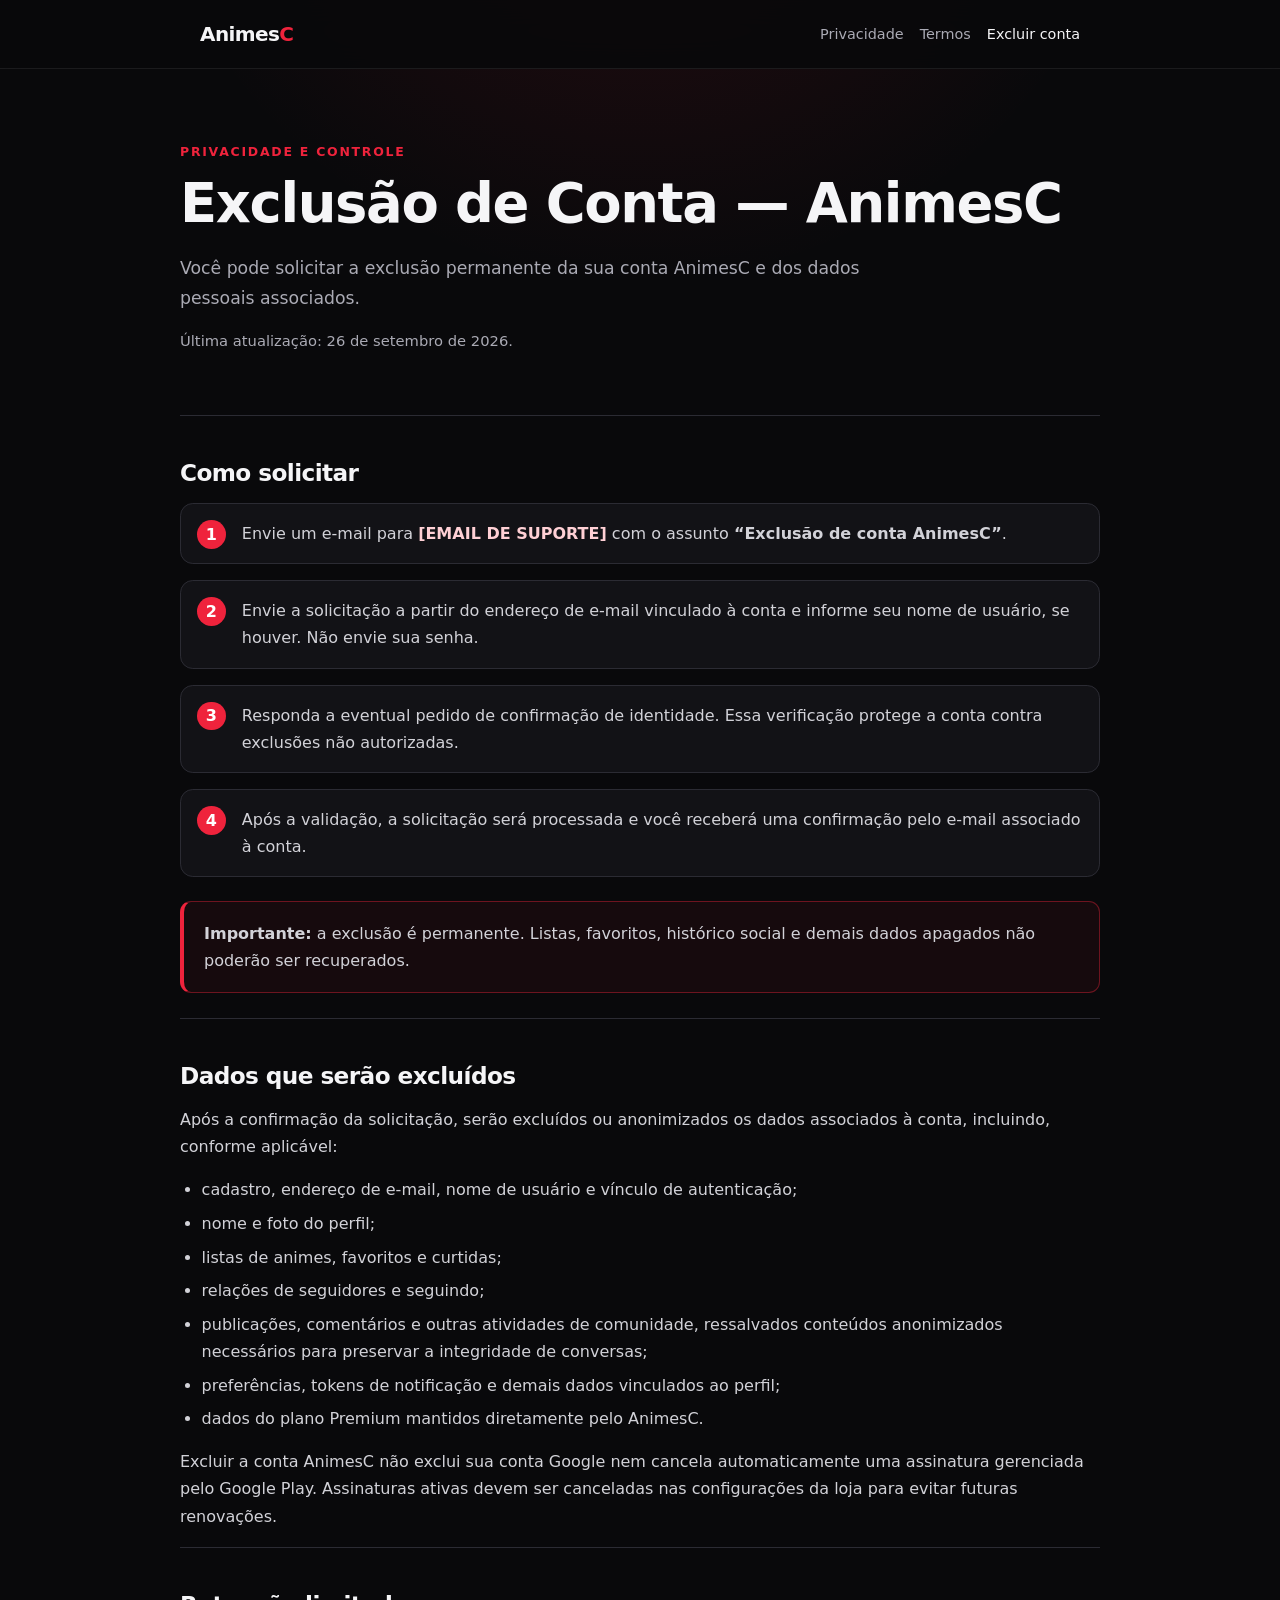
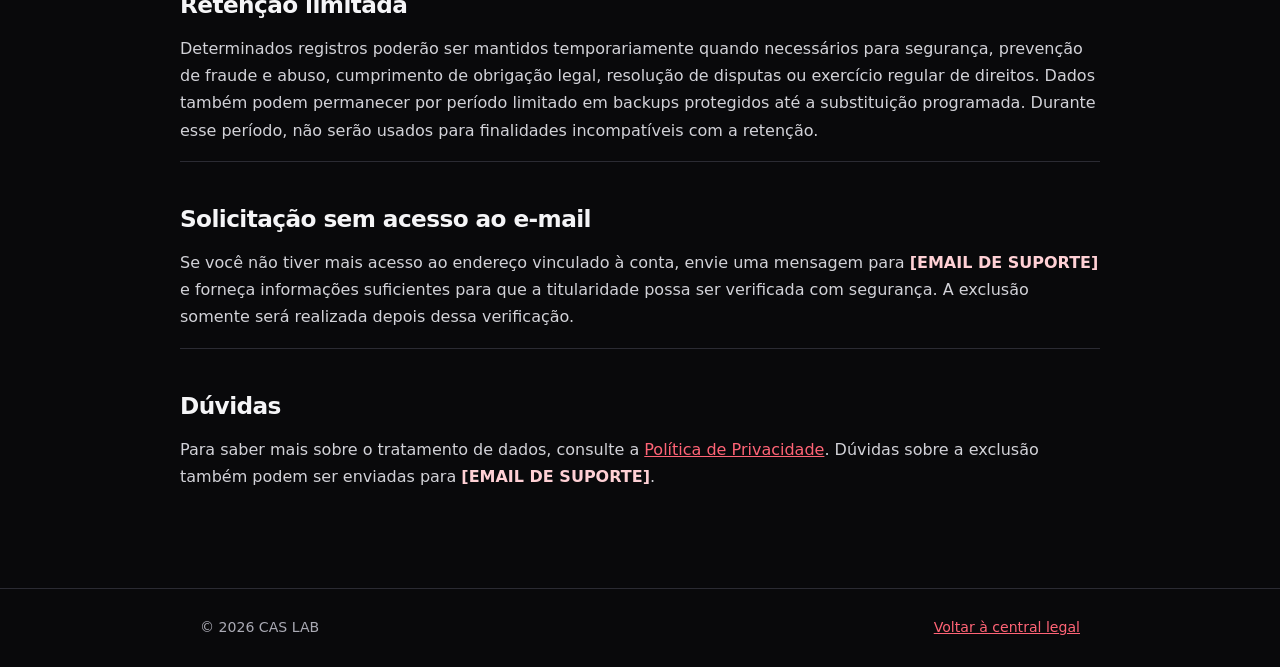
==== delete-account.html @ 69ed0ae3 "Create AnimesC legal pages" ====
<!doctype html>
<html lang="pt-BR">
<head>
  <meta charset="UTF-8">
  <meta name="viewport" content="width=device-width, initial-scale=1.0">
  <meta name="description" content="Instruções para solicitar a exclusão da conta e dos dados do AnimesC.">
  <meta name="theme-color" content="#09090b">
  <title>Exclusão de Conta — AnimesC</title>
  <link rel="icon" href="favicon.svg" type="image/svg+xml">
  <link rel="stylesheet" href="styles.css">
</head>
<body>
  <a class="skip-link" href="#conteudo">Ir para o conteúdo</a>
  <header class="site-header"><nav class="nav" aria-label="Navegação principal"><a class="brand" href="index.html">Animes<span>C</span></a><div class="nav-links"><a href="privacy.html">Privacidade</a><a href="terms.html">Termos</a><a href="delete-account.html" aria-current="page">Excluir conta</a></div></nav></header>
  <main id="conteudo">
    <header class="hero compact"><div class="eyebrow">Privacidade e controle</div><h1>Exclusão de Conta — AnimesC</h1><p class="lead">Você pode solicitar a exclusão permanente da sua conta AnimesC e dos dados pessoais associados.</p><p class="meta">Última atualização: 26 de setembro de 2026.</p></header>
    <article class="document">
      <section><h2>Como solicitar</h2><ol class="steps"><li>Envie um e-mail para <span class="placeholder">[EMAIL DE SUPORTE]</span> com o assunto <strong>“Exclusão de conta AnimesC”</strong>.</li><li>Envie a solicitação a partir do endereço de e-mail vinculado à conta e informe seu nome de usuário, se houver. Não envie sua senha.</li><li>Responda a eventual pedido de confirmação de identidade. Essa verificação protege a conta contra exclusões não autorizadas.</li><li>Após a validação, a solicitação será processada e você receberá uma confirmação pelo e-mail associado à conta.</li></ol><div class="notice"><p><strong>Importante:</strong> a exclusão é permanente. Listas, favoritos, histórico social e demais dados apagados não poderão ser recuperados.</p></div></section>
      <section><h2>Dados que serão excluídos</h2><p>Após a confirmação da solicitação, serão excluídos ou anonimizados os dados associados à conta, incluindo, conforme aplicável:</p><ul><li>cadastro, endereço de e-mail, nome de usuário e vínculo de autenticação;</li><li>nome e foto do perfil;</li><li>listas de animes, favoritos e curtidas;</li><li>relações de seguidores e seguindo;</li><li>publicações, comentários e outras atividades de comunidade, ressalvados conteúdos anonimizados necessários para preservar a integridade de conversas;</li><li>preferências, tokens de notificação e demais dados vinculados ao perfil;</li><li>dados do plano Premium mantidos diretamente pelo AnimesC.</li></ul><p>Excluir a conta AnimesC não exclui sua conta Google nem cancela automaticamente uma assinatura gerenciada pelo Google Play. Assinaturas ativas devem ser canceladas nas configurações da loja para evitar futuras renovações.</p></section>
      <section><h2>Retenção limitada</h2><p>Determinados registros poderão ser mantidos temporariamente quando necessários para segurança, prevenção de fraude e abuso, cumprimento de obrigação legal, resolução de disputas ou exercício regular de direitos. Dados também podem permanecer por período limitado em backups protegidos até a substituição programada. Durante esse período, não serão usados para finalidades incompatíveis com a retenção.</p></section>
      <section><h2>Solicitação sem acesso ao e-mail</h2><p>Se você não tiver mais acesso ao endereço vinculado à conta, envie uma mensagem para <span class="placeholder">[EMAIL DE SUPORTE]</span> e forneça informações suficientes para que a titularidade possa ser verificada com segurança. A exclusão somente será realizada depois dessa verificação.</p></section>
      <section><h2>Dúvidas</h2><p>Para saber mais sobre o tratamento de dados, consulte a <a href="privacy.html">Política de Privacidade</a>. Dúvidas sobre a exclusão também podem ser enviadas para <span class="placeholder">[EMAIL DE SUPORTE]</span>.</p></section>
    </article>
  </main>
  <footer><div class="footer-inner"><span>© 2026 CAS LAB</span><a href="index.html">Voltar à central legal</a></div></footer>
</body>
</html>
---- styles.css ----
:root {
  color-scheme: dark;
  --bg: #09090b;
  --surface: #121216;
  --surface-2: #19191f;
  --text: #f5f5f7;
  --muted: #aaaab4;
  --accent: #ef233c;
  --accent-hover: #ff4055;
  --border: #2b2b33;
  --max-width: 920px;
}

* { box-sizing: border-box; }

html { scroll-behavior: smooth; }

body {
  margin: 0;
  min-height: 100vh;
  background:
    radial-gradient(circle at 50% -10%, rgba(239, 35, 60, .14), transparent 32rem),
    var(--bg);
  color: var(--text);
  font-family: Inter, ui-sans-serif, system-ui, -apple-system, BlinkMacSystemFont, "Segoe UI", sans-serif;
  line-height: 1.7;
}

a { color: #ff6476; }
a:hover { color: #ff8997; }

.skip-link {
  position: absolute;
  left: -9999px;
  top: 0;
}

.skip-link:focus {
  left: 1rem;
  top: 1rem;
  z-index: 10;
  padding: .7rem 1rem;
  border-radius: .5rem;
  background: var(--text);
  color: var(--bg);
}

.site-header {
  position: sticky;
  top: 0;
  z-index: 5;
  border-bottom: 1px solid rgba(255,255,255,.08);
  background: rgba(9, 9, 11, .88);
  backdrop-filter: blur(14px);
}

.nav {
  max-width: var(--max-width);
  margin: auto;
  min-height: 68px;
  padding: .75rem 1.25rem;
  display: flex;
  align-items: center;
  justify-content: space-between;
  gap: 1rem;
}

.brand {
  color: var(--text);
  text-decoration: none;
  font-size: 1.25rem;
  font-weight: 800;
  letter-spacing: -.03em;
}

.brand span { color: var(--accent); }

.nav-links {
  display: flex;
  flex-wrap: wrap;
  justify-content: flex-end;
  gap: .4rem 1rem;
}

.nav-links a {
  color: var(--muted);
  text-decoration: none;
  font-size: .9rem;
}

.nav-links a:hover, .nav-links a[aria-current="page"] { color: var(--text); }

main {
  width: min(calc(100% - 2rem), var(--max-width));
  margin: 0 auto;
}

.hero { padding: 6.5rem 0 4rem; text-align: center; }
.hero.compact { padding: 4.5rem 0 2.5rem; text-align: left; }

.eyebrow {
  color: var(--accent);
  font-size: .78rem;
  font-weight: 800;
  letter-spacing: .14em;
  text-transform: uppercase;
}

h1, h2, h3 { line-height: 1.25; letter-spacing: -.025em; }
h1 { margin: .5rem 0 1rem; font-size: clamp(2.2rem, 8vw, 4.6rem); }
.compact h1 { font-size: clamp(2rem, 6vw, 3.4rem); }
h2 { margin: 2.6rem 0 .7rem; font-size: 1.45rem; }
h3 { margin: 1.5rem 0 .5rem; font-size: 1.08rem; }
p, li { color: #d2d2d8; }

.lead {
  max-width: 680px;
  margin: 0 auto;
  color: var(--muted);
  font-size: 1.08rem;
}

.compact .lead { margin: 0; }

.cards {
  display: grid;
  grid-template-columns: repeat(3, 1fr);
  gap: 1rem;
  padding-bottom: 5rem;
}

.card {
  display: flex;
  flex-direction: column;
  min-height: 220px;
  padding: 1.5rem;
  border: 1px solid var(--border);
  border-radius: 1rem;
  background: linear-gradient(145deg, rgba(255,255,255,.035), rgba(255,255,255,.012));
  color: var(--text);
  text-decoration: none;
  transition: transform .2s ease, border-color .2s ease, background .2s ease;
}

.card:hover {
  transform: translateY(-4px);
  border-color: rgba(239, 35, 60, .65);
  background: var(--surface-2);
  color: var(--text);
}

.card-icon {
  width: 2.7rem;
  height: 2.7rem;
  display: grid;
  place-items: center;
  border-radius: .75rem;
  background: rgba(239, 35, 60, .13);
  color: var(--accent);
  font-weight: 900;
}

.card h2 { margin: 1.25rem 0 .35rem; font-size: 1.2rem; }
.card p { margin: 0; color: var(--muted); font-size: .94rem; }
.card .arrow { margin-top: auto; padding-top: 1rem; color: var(--accent); }

.document {
  padding: .5rem 0 5rem;
}

.document section {
  padding-bottom: .1rem;
  border-top: 1px solid var(--border);
}

.document ul, .document ol { padding-left: 1.35rem; }
.document li + li { margin-top: .4rem; }

.notice {
  margin: 1.5rem 0;
  padding: 1.1rem 1.25rem;
  border: 1px solid rgba(239,35,60,.4);
  border-left: 4px solid var(--accent);
  border-radius: .7rem;
  background: rgba(239,35,60,.06);
}

.notice p { margin: 0; }

.steps {
  counter-reset: steps;
  list-style: none;
  padding: 0 !important;
}

.steps li {
  position: relative;
  margin: 1rem 0;
  padding: 1rem 1rem 1rem 3.8rem;
  border: 1px solid var(--border);
  border-radius: .8rem;
  background: var(--surface);
}

.steps li::before {
  counter-increment: steps;
  content: counter(steps);
  position: absolute;
  left: 1rem;
  top: 1rem;
  width: 1.8rem;
  height: 1.8rem;
  display: grid;
  place-items: center;
  border-radius: 50%;
  background: var(--accent);
  color: white;
  font-weight: 800;
}

.meta { color: var(--muted); font-size: .92rem; }
.placeholder { color: #ffd0d5; font-weight: 700; }

footer {
  border-top: 1px solid var(--border);
  color: var(--muted);
}

.footer-inner {
  max-width: var(--max-width);
  margin: auto;
  padding: 1.7rem 1.25rem;
  display: flex;
  justify-content: space-between;
  gap: 1rem;
  font-size: .88rem;
}

@media (max-width: 720px) {
  .nav { align-items: flex-start; flex-direction: column; }
  .nav-links { justify-content: flex-start; }
  .cards { grid-template-columns: 1fr; }
  .hero { padding-top: 4rem; }
  .card { min-height: 190px; }
  .footer-inner { flex-direction: column; }
}

@media (prefers-reduced-motion: reduce) {
  html { scroll-behavior: auto; }
  .card { transition: none; }
}
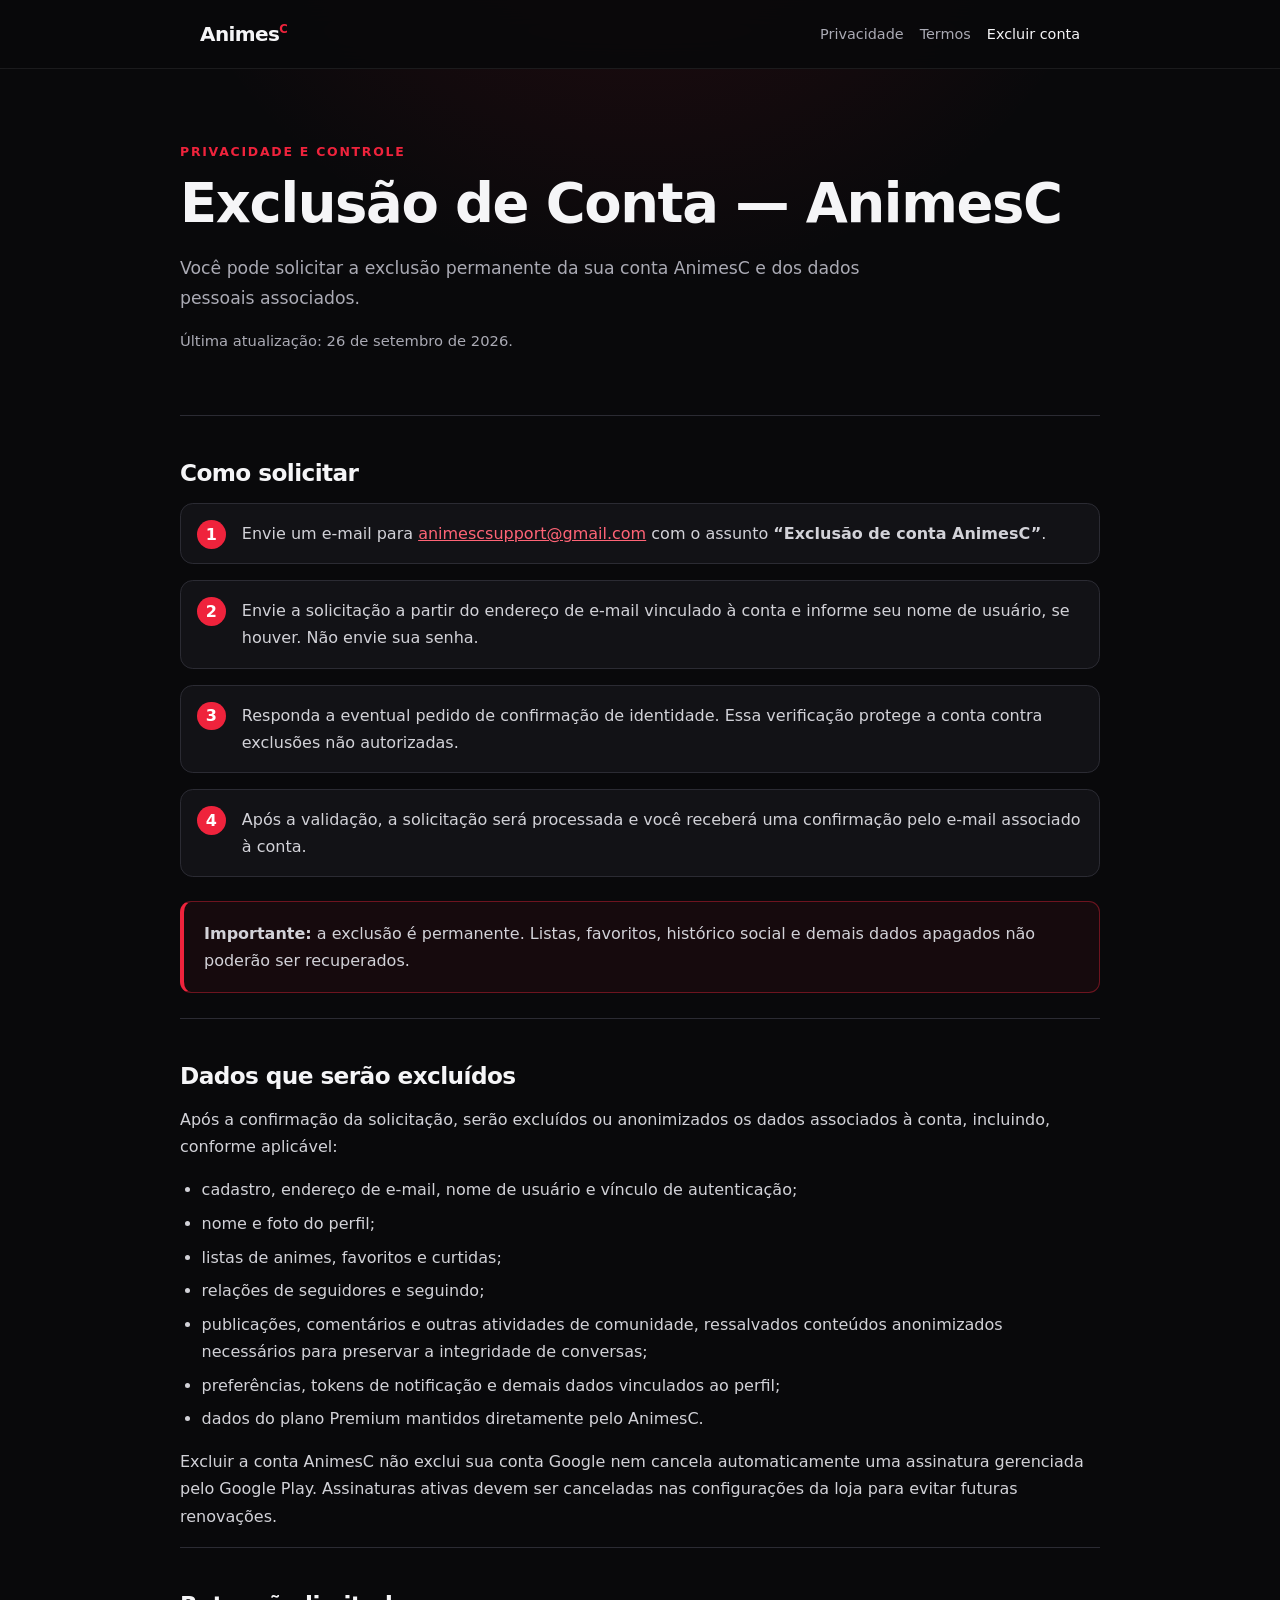
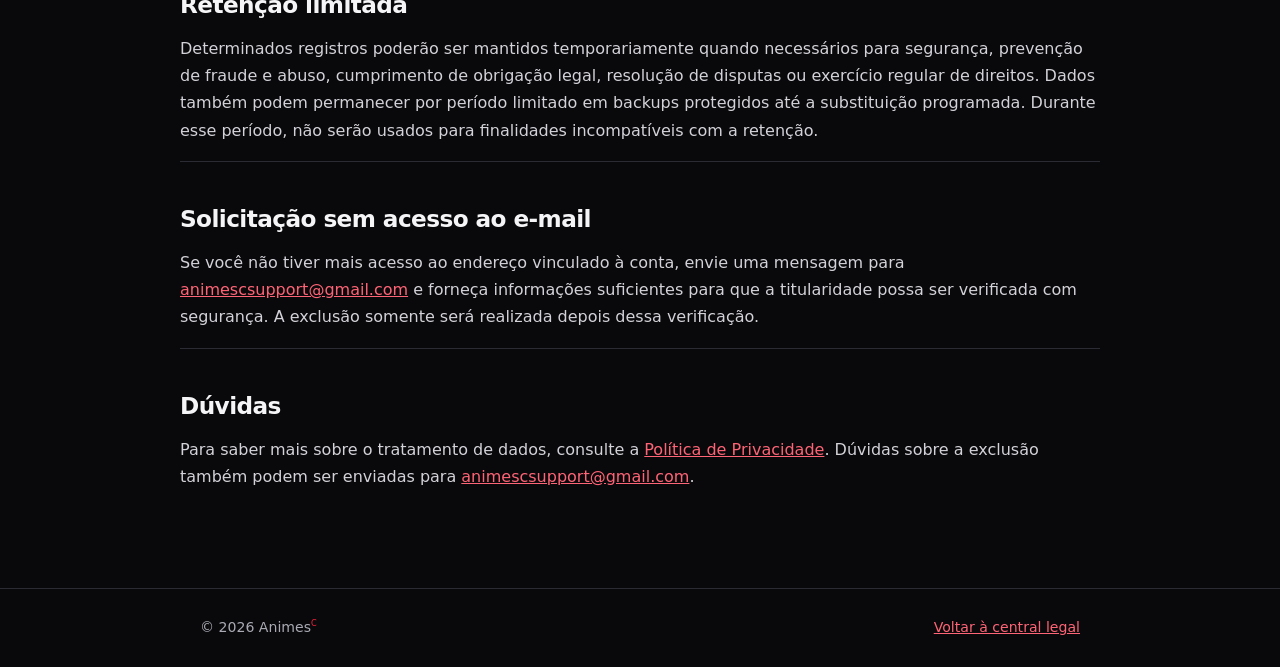
==== commit b0efe82a: "Update AnimesC branding and support email" ====
--- a/delete-account.html
+++ b/delete-account.html
@@ -11,17 +11,17 @@
 </head>
 <body>
   <a class="skip-link" href="#conteudo">Ir para o conteúdo</a>
-  <header class="site-header"><nav class="nav" aria-label="Navegação principal"><a class="brand" href="index.html">Animes<span>C</span></a><div class="nav-links"><a href="privacy.html">Privacidade</a><a href="terms.html">Termos</a><a href="delete-account.html" aria-current="page">Excluir conta</a></div></nav></header>
+  <header class="site-header"><nav class="nav" aria-label="Navegação principal"><a class="brand" href="index.html">Animes<sup>C</sup></a><div class="nav-links"><a href="privacy.html">Privacidade</a><a href="terms.html">Termos</a><a href="delete-account.html" aria-current="page">Excluir conta</a></div></nav></header>
   <main id="conteudo">
     <header class="hero compact"><div class="eyebrow">Privacidade e controle</div><h1>Exclusão de Conta — AnimesC</h1><p class="lead">Você pode solicitar a exclusão permanente da sua conta AnimesC e dos dados pessoais associados.</p><p class="meta">Última atualização: 26 de setembro de 2026.</p></header>
     <article class="document">
-      <section><h2>Como solicitar</h2><ol class="steps"><li>Envie um e-mail para <span class="placeholder">[EMAIL DE SUPORTE]</span> com o assunto <strong>“Exclusão de conta AnimesC”</strong>.</li><li>Envie a solicitação a partir do endereço de e-mail vinculado à conta e informe seu nome de usuário, se houver. Não envie sua senha.</li><li>Responda a eventual pedido de confirmação de identidade. Essa verificação protege a conta contra exclusões não autorizadas.</li><li>Após a validação, a solicitação será processada e você receberá uma confirmação pelo e-mail associado à conta.</li></ol><div class="notice"><p><strong>Importante:</strong> a exclusão é permanente. Listas, favoritos, histórico social e demais dados apagados não poderão ser recuperados.</p></div></section>
+      <section><h2>Como solicitar</h2><ol class="steps"><li>Envie um e-mail para <a href="mailto:animescsupport@gmail.com">animescsupport@gmail.com</a> com o assunto <strong>“Exclusão de conta AnimesC”</strong>.</li><li>Envie a solicitação a partir do endereço de e-mail vinculado à conta e informe seu nome de usuário, se houver. Não envie sua senha.</li><li>Responda a eventual pedido de confirmação de identidade. Essa verificação protege a conta contra exclusões não autorizadas.</li><li>Após a validação, a solicitação será processada e você receberá uma confirmação pelo e-mail associado à conta.</li></ol><div class="notice"><p><strong>Importante:</strong> a exclusão é permanente. Listas, favoritos, histórico social e demais dados apagados não poderão ser recuperados.</p></div></section>
       <section><h2>Dados que serão excluídos</h2><p>Após a confirmação da solicitação, serão excluídos ou anonimizados os dados associados à conta, incluindo, conforme aplicável:</p><ul><li>cadastro, endereço de e-mail, nome de usuário e vínculo de autenticação;</li><li>nome e foto do perfil;</li><li>listas de animes, favoritos e curtidas;</li><li>relações de seguidores e seguindo;</li><li>publicações, comentários e outras atividades de comunidade, ressalvados conteúdos anonimizados necessários para preservar a integridade de conversas;</li><li>preferências, tokens de notificação e demais dados vinculados ao perfil;</li><li>dados do plano Premium mantidos diretamente pelo AnimesC.</li></ul><p>Excluir a conta AnimesC não exclui sua conta Google nem cancela automaticamente uma assinatura gerenciada pelo Google Play. Assinaturas ativas devem ser canceladas nas configurações da loja para evitar futuras renovações.</p></section>
       <section><h2>Retenção limitada</h2><p>Determinados registros poderão ser mantidos temporariamente quando necessários para segurança, prevenção de fraude e abuso, cumprimento de obrigação legal, resolução de disputas ou exercício regular de direitos. Dados também podem permanecer por período limitado em backups protegidos até a substituição programada. Durante esse período, não serão usados para finalidades incompatíveis com a retenção.</p></section>
-      <section><h2>Solicitação sem acesso ao e-mail</h2><p>Se você não tiver mais acesso ao endereço vinculado à conta, envie uma mensagem para <span class="placeholder">[EMAIL DE SUPORTE]</span> e forneça informações suficientes para que a titularidade possa ser verificada com segurança. A exclusão somente será realizada depois dessa verificação.</p></section>
-      <section><h2>Dúvidas</h2><p>Para saber mais sobre o tratamento de dados, consulte a <a href="privacy.html">Política de Privacidade</a>. Dúvidas sobre a exclusão também podem ser enviadas para <span class="placeholder">[EMAIL DE SUPORTE]</span>.</p></section>
+      <section><h2>Solicitação sem acesso ao e-mail</h2><p>Se você não tiver mais acesso ao endereço vinculado à conta, envie uma mensagem para <a href="mailto:animescsupport@gmail.com">animescsupport@gmail.com</a> e forneça informações suficientes para que a titularidade possa ser verificada com segurança. A exclusão somente será realizada depois dessa verificação.</p></section>
+      <section><h2>Dúvidas</h2><p>Para saber mais sobre o tratamento de dados, consulte a <a href="privacy.html">Política de Privacidade</a>. Dúvidas sobre a exclusão também podem ser enviadas para <a href="mailto:animescsupport@gmail.com">animescsupport@gmail.com</a>.</p></section>
     </article>
   </main>
-  <footer><div class="footer-inner"><span>© 2026 CAS LAB</span><a href="index.html">Voltar à central legal</a></div></footer>
+  <footer><div class="footer-inner"><span class="brand-mark">© 2026 Animes<sup>C</sup></span><a href="index.html">Voltar à central legal</a></div></footer>
 </body>
 </html>
--- a/styles.css
+++ b/styles.css
@@ -73,7 +73,12 @@
   letter-spacing: -.03em;
 }
 
-.brand span { color: var(--accent); }
+.brand sup, .brand-mark sup {
+  color: var(--accent);
+  font-size: .58em;
+  line-height: 0;
+  vertical-align: super;
+}
 
 .nav-links {
   display: flex;
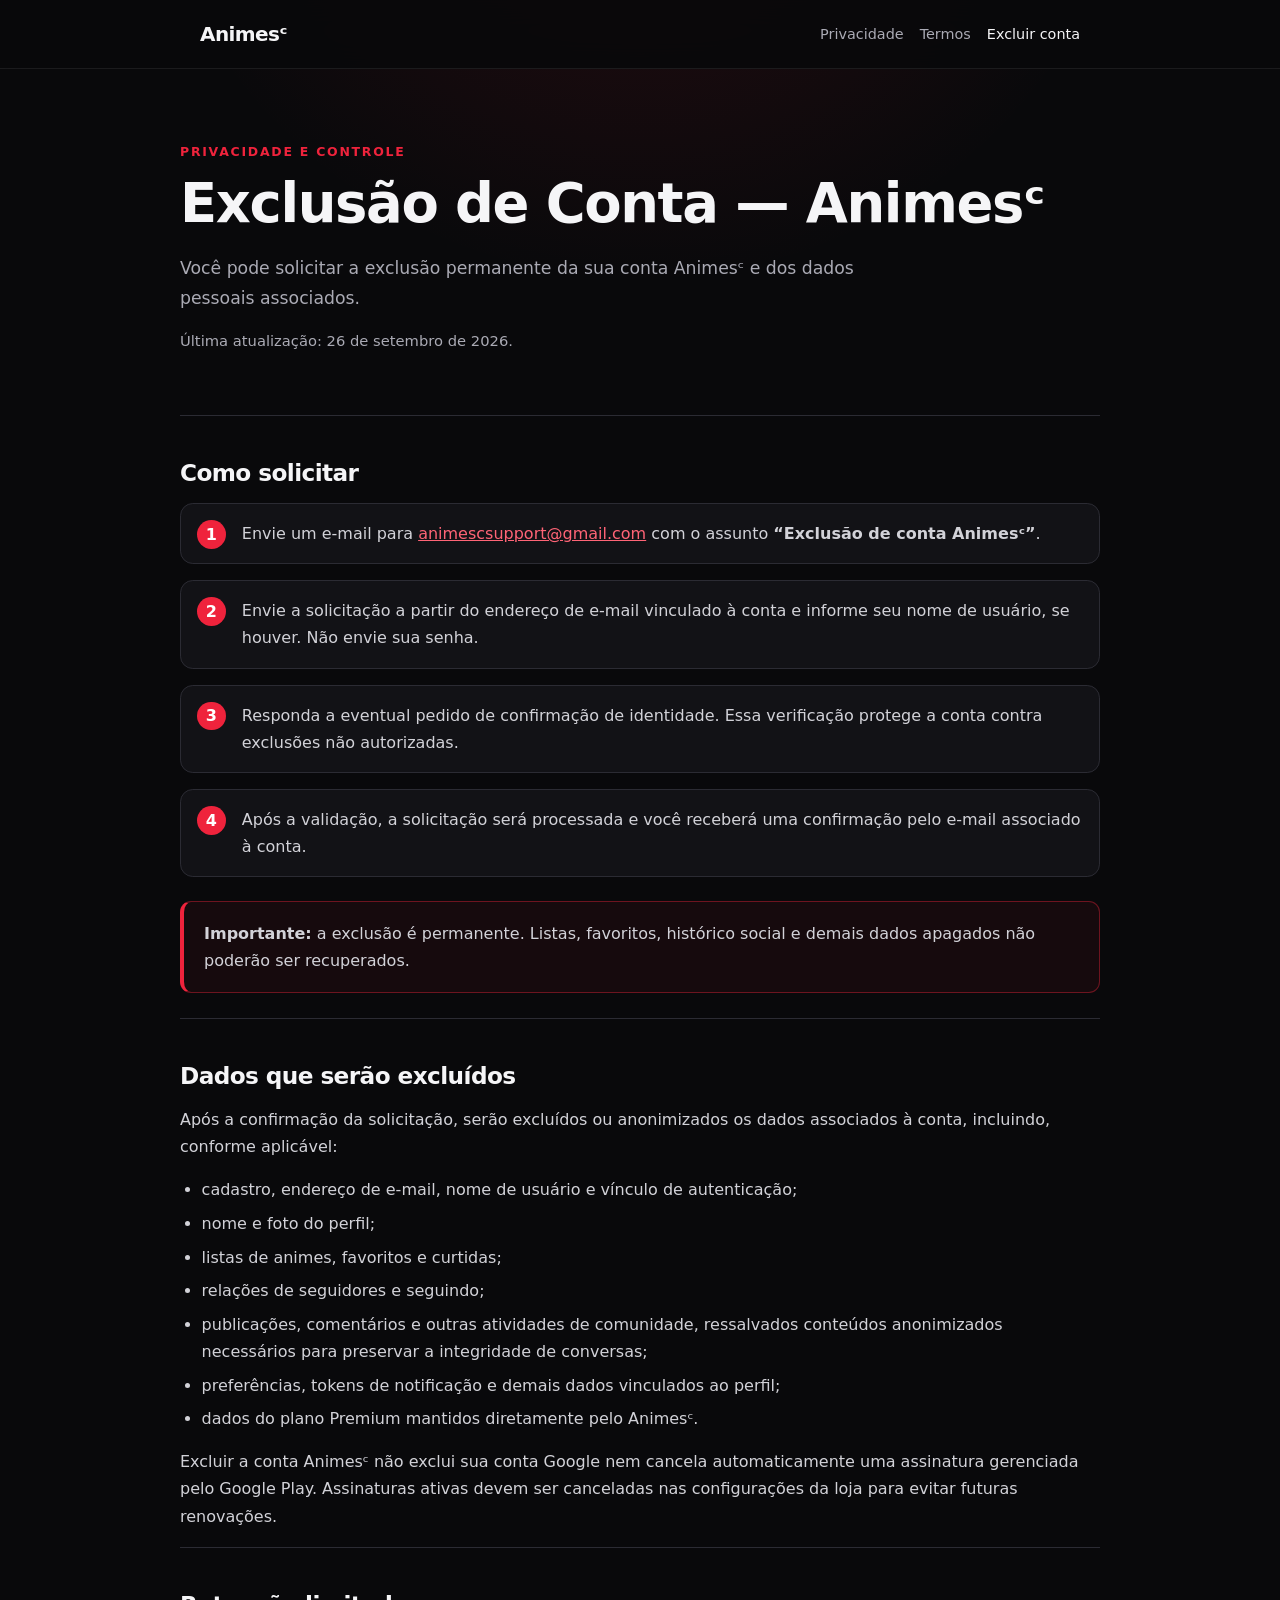
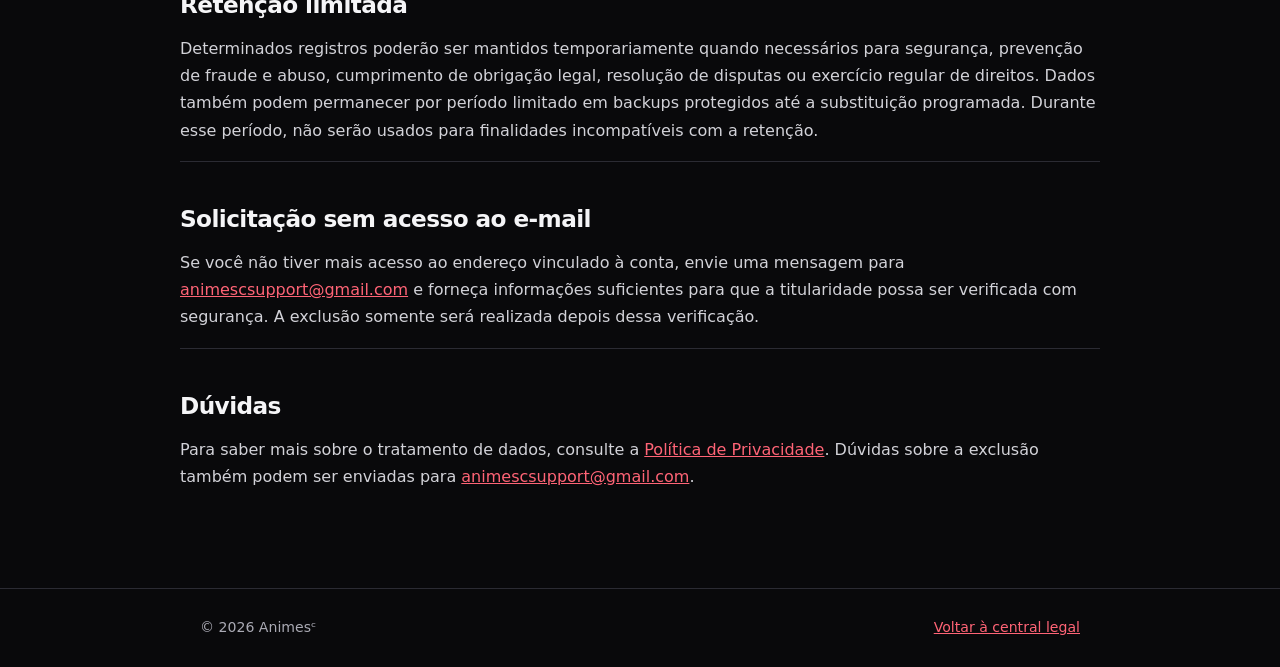
==== commit 5ce6d893: "Use superscript C throughout Animes branding" ====
--- a/delete-account.html
+++ b/delete-account.html
@@ -3,25 +3,25 @@
 <head>
   <meta charset="UTF-8">
   <meta name="viewport" content="width=device-width, initial-scale=1.0">
-  <meta name="description" content="Instruções para solicitar a exclusão da conta e dos dados do AnimesC.">
+  <meta name="description" content="Instruções para solicitar a exclusão da conta e dos dados do Animesᶜ.">
   <meta name="theme-color" content="#09090b">
-  <title>Exclusão de Conta — AnimesC</title>
+  <title>Exclusão de Conta — Animesᶜ</title>
   <link rel="icon" href="favicon.svg" type="image/svg+xml">
   <link rel="stylesheet" href="styles.css">
 </head>
 <body>
   <a class="skip-link" href="#conteudo">Ir para o conteúdo</a>
-  <header class="site-header"><nav class="nav" aria-label="Navegação principal"><a class="brand" href="index.html">Animes<sup>C</sup></a><div class="nav-links"><a href="privacy.html">Privacidade</a><a href="terms.html">Termos</a><a href="delete-account.html" aria-current="page">Excluir conta</a></div></nav></header>
+  <header class="site-header"><nav class="nav" aria-label="Navegação principal"><a class="brand" href="index.html">Animesᶜ</a><div class="nav-links"><a href="privacy.html">Privacidade</a><a href="terms.html">Termos</a><a href="delete-account.html" aria-current="page">Excluir conta</a></div></nav></header>
   <main id="conteudo">
-    <header class="hero compact"><div class="eyebrow">Privacidade e controle</div><h1>Exclusão de Conta — AnimesC</h1><p class="lead">Você pode solicitar a exclusão permanente da sua conta AnimesC e dos dados pessoais associados.</p><p class="meta">Última atualização: 26 de setembro de 2026.</p></header>
+    <header class="hero compact"><div class="eyebrow">Privacidade e controle</div><h1>Exclusão de Conta — Animesᶜ</h1><p class="lead">Você pode solicitar a exclusão permanente da sua conta Animesᶜ e dos dados pessoais associados.</p><p class="meta">Última atualização: 26 de setembro de 2026.</p></header>
     <article class="document">
-      <section><h2>Como solicitar</h2><ol class="steps"><li>Envie um e-mail para <a href="mailto:animescsupport@gmail.com">animescsupport@gmail.com</a> com o assunto <strong>“Exclusão de conta AnimesC”</strong>.</li><li>Envie a solicitação a partir do endereço de e-mail vinculado à conta e informe seu nome de usuário, se houver. Não envie sua senha.</li><li>Responda a eventual pedido de confirmação de identidade. Essa verificação protege a conta contra exclusões não autorizadas.</li><li>Após a validação, a solicitação será processada e você receberá uma confirmação pelo e-mail associado à conta.</li></ol><div class="notice"><p><strong>Importante:</strong> a exclusão é permanente. Listas, favoritos, histórico social e demais dados apagados não poderão ser recuperados.</p></div></section>
-      <section><h2>Dados que serão excluídos</h2><p>Após a confirmação da solicitação, serão excluídos ou anonimizados os dados associados à conta, incluindo, conforme aplicável:</p><ul><li>cadastro, endereço de e-mail, nome de usuário e vínculo de autenticação;</li><li>nome e foto do perfil;</li><li>listas de animes, favoritos e curtidas;</li><li>relações de seguidores e seguindo;</li><li>publicações, comentários e outras atividades de comunidade, ressalvados conteúdos anonimizados necessários para preservar a integridade de conversas;</li><li>preferências, tokens de notificação e demais dados vinculados ao perfil;</li><li>dados do plano Premium mantidos diretamente pelo AnimesC.</li></ul><p>Excluir a conta AnimesC não exclui sua conta Google nem cancela automaticamente uma assinatura gerenciada pelo Google Play. Assinaturas ativas devem ser canceladas nas configurações da loja para evitar futuras renovações.</p></section>
+      <section><h2>Como solicitar</h2><ol class="steps"><li>Envie um e-mail para <a href="mailto:animescsupport@gmail.com">animescsupport@gmail.com</a> com o assunto <strong>“Exclusão de conta Animesᶜ”</strong>.</li><li>Envie a solicitação a partir do endereço de e-mail vinculado à conta e informe seu nome de usuário, se houver. Não envie sua senha.</li><li>Responda a eventual pedido de confirmação de identidade. Essa verificação protege a conta contra exclusões não autorizadas.</li><li>Após a validação, a solicitação será processada e você receberá uma confirmação pelo e-mail associado à conta.</li></ol><div class="notice"><p><strong>Importante:</strong> a exclusão é permanente. Listas, favoritos, histórico social e demais dados apagados não poderão ser recuperados.</p></div></section>
+      <section><h2>Dados que serão excluídos</h2><p>Após a confirmação da solicitação, serão excluídos ou anonimizados os dados associados à conta, incluindo, conforme aplicável:</p><ul><li>cadastro, endereço de e-mail, nome de usuário e vínculo de autenticação;</li><li>nome e foto do perfil;</li><li>listas de animes, favoritos e curtidas;</li><li>relações de seguidores e seguindo;</li><li>publicações, comentários e outras atividades de comunidade, ressalvados conteúdos anonimizados necessários para preservar a integridade de conversas;</li><li>preferências, tokens de notificação e demais dados vinculados ao perfil;</li><li>dados do plano Premium mantidos diretamente pelo Animesᶜ.</li></ul><p>Excluir a conta Animesᶜ não exclui sua conta Google nem cancela automaticamente uma assinatura gerenciada pelo Google Play. Assinaturas ativas devem ser canceladas nas configurações da loja para evitar futuras renovações.</p></section>
       <section><h2>Retenção limitada</h2><p>Determinados registros poderão ser mantidos temporariamente quando necessários para segurança, prevenção de fraude e abuso, cumprimento de obrigação legal, resolução de disputas ou exercício regular de direitos. Dados também podem permanecer por período limitado em backups protegidos até a substituição programada. Durante esse período, não serão usados para finalidades incompatíveis com a retenção.</p></section>
       <section><h2>Solicitação sem acesso ao e-mail</h2><p>Se você não tiver mais acesso ao endereço vinculado à conta, envie uma mensagem para <a href="mailto:animescsupport@gmail.com">animescsupport@gmail.com</a> e forneça informações suficientes para que a titularidade possa ser verificada com segurança. A exclusão somente será realizada depois dessa verificação.</p></section>
       <section><h2>Dúvidas</h2><p>Para saber mais sobre o tratamento de dados, consulte a <a href="privacy.html">Política de Privacidade</a>. Dúvidas sobre a exclusão também podem ser enviadas para <a href="mailto:animescsupport@gmail.com">animescsupport@gmail.com</a>.</p></section>
     </article>
   </main>
-  <footer><div class="footer-inner"><span class="brand-mark">© 2026 Animes<sup>C</sup></span><a href="index.html">Voltar à central legal</a></div></footer>
+  <footer><div class="footer-inner"><span class="brand-mark">© 2026 Animesᶜ</span><a href="index.html">Voltar à central legal</a></div></footer>
 </body>
 </html>
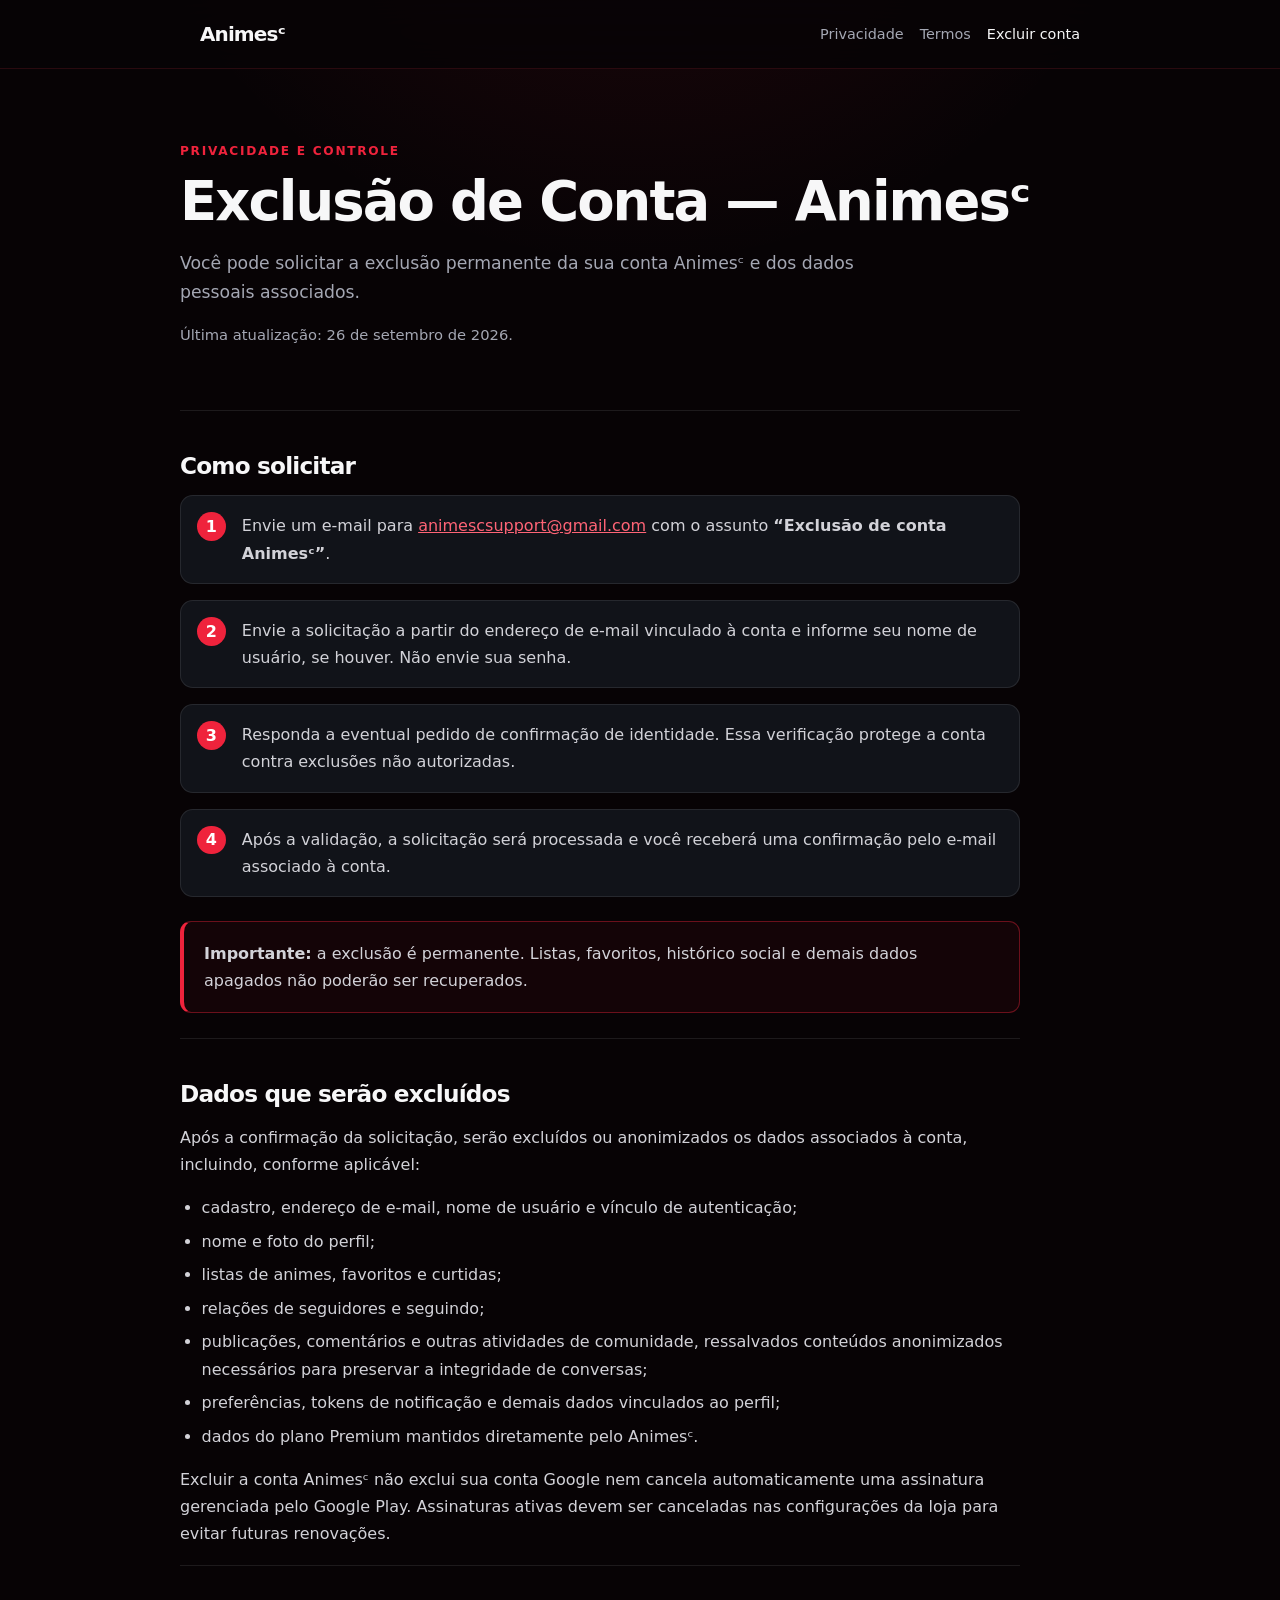
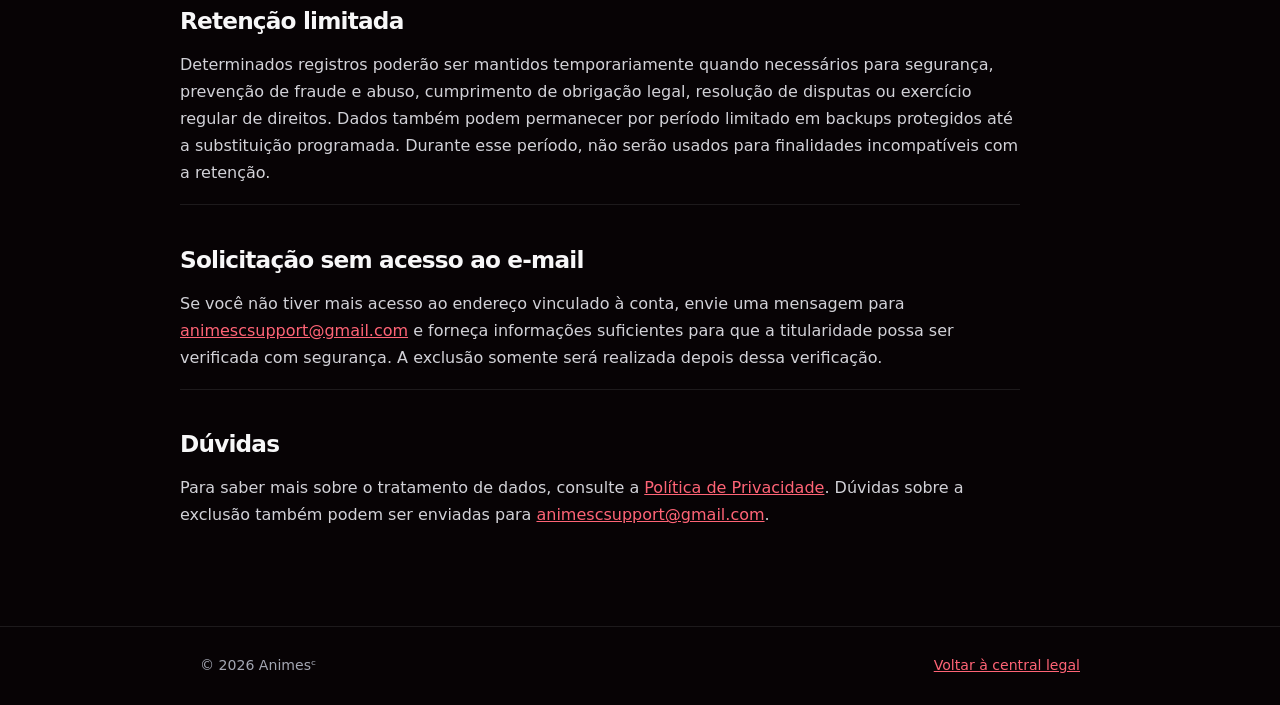
==== commit d95cc251: "Set canonical URL for delete-account.html to animesc.qd.je" ====
--- a/delete-account.html
+++ b/delete-account.html
@@ -6,6 +6,7 @@
   <meta name="description" content="Instruções para solicitar a exclusão da conta e dos dados do Animesᶜ.">
   <meta name="theme-color" content="#09090b">
   <title>Exclusão de Conta — Animesᶜ</title>
+  <link rel="canonical" href="https://animesc.qd.je/delete-account.html">
   <link rel="icon" href="favicon.svg" type="image/svg+xml">
   <link rel="stylesheet" href="styles.css">
 </head>
--- a/styles.css
+++ b/styles.css
@@ -1,14 +1,22 @@
 :root {
   color-scheme: dark;
-  --bg: #09090b;
-  --surface: #121216;
-  --surface-2: #19191f;
-  --text: #f5f5f7;
-  --muted: #aaaab4;
+  --bg: #07080b;
+  --bg-soft: #0b0d12;
+  --surface: #111319;
+  --surface-2: #171a22;
+  --surface-3: #1d202a;
+  --text: #f7f7f8;
+  --muted: #a4a7b3;
+  --muted-2: #777c8b;
   --accent: #ef233c;
-  --accent-hover: #ff4055;
-  --border: #2b2b33;
+  --accent-2: #ff3d55;
+  --accent-soft: rgba(239, 35, 60, .12);
+  --border: rgba(255,255,255,.09);
+  --border-strong: rgba(255,255,255,.15);
   --max-width: 920px;
+  --wide: 1180px;
+  --radius: 24px;
+  --shadow: 0 30px 80px rgba(0,0,0,.38);
 }
 
 * { box-sizing: border-box; }
@@ -19,7 +27,7 @@
   margin: 0;
   min-height: 100vh;
   background:
-    radial-gradient(circle at 50% -10%, rgba(239, 35, 60, .14), transparent 32rem),
+    radial-gradient(circle at 50% -12%, rgba(239, 35, 60, .13), transparent 34rem),
     var(--bg);
   color: var(--text);
   font-family: Inter, ui-sans-serif, system-ui, -apple-system, BlinkMacSystemFont, "Segoe UI", sans-serif;
@@ -38,7 +46,7 @@
 .skip-link:focus {
   left: 1rem;
   top: 1rem;
-  z-index: 10;
+  z-index: 100;
   padding: .7rem 1rem;
   border-radius: .5rem;
   background: var(--text);
@@ -48,10 +56,11 @@
 .site-header {
   position: sticky;
   top: 0;
-  z-index: 5;
-  border-bottom: 1px solid rgba(255,255,255,.08);
-  background: rgba(9, 9, 11, .88);
-  backdrop-filter: blur(14px);
+  z-index: 30;
+  border-bottom: 1px solid rgba(255,255,255,.07);
+  background: rgba(7, 8, 11, .82);
+  backdrop-filter: blur(20px);
+  -webkit-backdrop-filter: blur(20px);
 }
 
 .nav {
@@ -65,13 +74,17 @@
   gap: 1rem;
 }
 
+.nav-wide { max-width: var(--wide); }
+
 .brand {
   color: var(--text);
   text-decoration: none;
   font-size: 1.25rem;
-  font-weight: 800;
-  letter-spacing: -.03em;
-}
+  font-weight: 900;
+  letter-spacing: -.045em;
+}
+
+.brand:hover { color: var(--text); }
 
 .brand sup, .brand-mark sup {
   color: var(--accent);
@@ -80,10 +93,25 @@
   vertical-align: super;
 }
 
+.brand-lockup {
+  display: inline-flex;
+  align-items: center;
+  gap: .72rem;
+}
+
+.brand-dot {
+  width: .8rem;
+  height: .8rem;
+  border-radius: 50%;
+  background: var(--accent);
+  box-shadow: 0 0 0 6px rgba(239,35,60,.1), 0 0 24px rgba(239,35,60,.45);
+}
+
 .nav-links {
   display: flex;
   flex-wrap: wrap;
   justify-content: flex-end;
+  align-items: center;
   gap: .4rem 1rem;
 }
 
@@ -95,23 +123,40 @@
 
 .nav-links a:hover, .nav-links a[aria-current="page"] { color: var(--text); }
 
+.marketing-nav .nav-cta {
+  padding: .52rem .86rem;
+  border: 1px solid rgba(239,35,60,.42);
+  border-radius: 999px;
+  background: rgba(239,35,60,.09);
+  color: #fff;
+}
+
+.marketing-nav .nav-cta:hover {
+  border-color: rgba(239,35,60,.8);
+  background: rgba(239,35,60,.17);
+}
+
 main {
   width: min(calc(100% - 2rem), var(--max-width));
   margin: 0 auto;
 }
 
+.marketing-main {
+  width: min(calc(100% - 2rem), var(--wide));
+}
+
 .hero { padding: 6.5rem 0 4rem; text-align: center; }
 .hero.compact { padding: 4.5rem 0 2.5rem; text-align: left; }
 
 .eyebrow {
   color: var(--accent);
-  font-size: .78rem;
-  font-weight: 800;
+  font-size: .76rem;
+  font-weight: 900;
   letter-spacing: .14em;
   text-transform: uppercase;
 }
 
-h1, h2, h3 { line-height: 1.25; letter-spacing: -.025em; }
+h1, h2, h3 { line-height: 1.16; letter-spacing: -.035em; }
 h1 { margin: .5rem 0 1rem; font-size: clamp(2.2rem, 8vw, 4.6rem); }
 .compact h1 { font-size: clamp(2rem, 6vw, 3.4rem); }
 h2 { margin: 2.6rem 0 .7rem; font-size: 1.45rem; }
@@ -126,6 +171,828 @@
 }
 
 .compact .lead { margin: 0; }
+
+.marketing {
+  overflow-x: hidden;
+  background:
+    radial-gradient(circle at 76% 4%, rgba(239,35,60,.14), transparent 28rem),
+    radial-gradient(circle at 5% 30%, rgba(87,51,255,.08), transparent 28rem),
+    var(--bg);
+}
+
+.app-hero {
+  min-height: 720px;
+  padding: 5.5rem 0 5rem;
+  display: grid;
+  grid-template-columns: minmax(0, 1.06fr) minmax(390px, .94fr);
+  align-items: center;
+  gap: clamp(2rem, 7vw, 6rem);
+}
+
+.hero-copy .eyebrow {
+  display: inline-flex;
+  align-items: center;
+  gap: .65rem;
+}
+
+.pulse {
+  width: .48rem;
+  height: .48rem;
+  border-radius: 50%;
+  background: var(--accent);
+  box-shadow: 0 0 0 0 rgba(239,35,60,.45);
+  animation: pulse 2.2s infinite;
+}
+
+@keyframes pulse {
+  0%, 100% { box-shadow: 0 0 0 0 rgba(239,35,60,.35); }
+  50% { box-shadow: 0 0 0 8px rgba(239,35,60,0); }
+}
+
+.app-hero h1 {
+  margin: 1.1rem 0 1.2rem;
+  font-size: clamp(3.35rem, 6.7vw, 6.7rem);
+  line-height: .93;
+  letter-spacing: -.07em;
+}
+
+.app-hero h1 span {
+  color: transparent;
+  -webkit-text-stroke: 1px rgba(255,255,255,.88);
+  text-shadow: 0 0 36px rgba(239,35,60,.2);
+}
+
+.hero-text {
+  max-width: 670px;
+  margin: 0;
+  color: var(--muted);
+  font-size: clamp(1rem, 1.6vw, 1.14rem);
+  line-height: 1.8;
+}
+
+.hero-text strong { color: var(--text); }
+
+.hero-actions {
+  margin-top: 2rem;
+  display: flex;
+  flex-wrap: wrap;
+  gap: .85rem;
+}
+
+.button {
+  min-height: 52px;
+  display: inline-flex;
+  align-items: center;
+  justify-content: center;
+  gap: .8rem;
+  padding: .78rem 1.05rem;
+  border-radius: 13px;
+  border: 1px solid transparent;
+  color: white;
+  text-decoration: none;
+  font-weight: 800;
+  line-height: 1.1;
+  transition: transform .18s ease, border-color .18s ease, background .18s ease;
+}
+
+.button:hover { color: white; transform: translateY(-2px); }
+
+.button-primary {
+  background: linear-gradient(135deg, #fa263f, #c90e28);
+  box-shadow: 0 12px 32px rgba(239,35,60,.25);
+}
+
+.button-primary:hover { background: linear-gradient(135deg, #ff4055, #e11532); }
+
+.button-secondary {
+  border-color: var(--border-strong);
+  background: rgba(255,255,255,.035);
+}
+
+.button-secondary:hover { background: rgba(255,255,255,.07); border-color: rgba(255,255,255,.24); }
+
+.button small {
+  display: block;
+  margin-bottom: .12rem;
+  color: rgba(255,255,255,.76);
+  font-size: .58rem;
+  font-weight: 600;
+  letter-spacing: .03em;
+}
+
+.button-icon {
+  width: 1.9rem;
+  height: 1.9rem;
+  display: grid;
+  place-items: center;
+  border-radius: 8px;
+  background: rgba(0,0,0,.18);
+  font-size: .72rem;
+}
+
+.hero-meta {
+  margin-top: 1.6rem;
+  display: flex;
+  flex-wrap: wrap;
+  gap: .55rem;
+}
+
+.hero-meta span, .store-tags span {
+  padding: .32rem .62rem;
+  border: 1px solid var(--border);
+  border-radius: 999px;
+  background: rgba(255,255,255,.025);
+  color: var(--muted);
+  font-size: .72rem;
+  font-weight: 700;
+}
+
+.phone-stage {
+  position: relative;
+  min-height: 640px;
+  display: grid;
+  place-items: center;
+}
+
+.glow {
+  position: absolute;
+  border-radius: 50%;
+  filter: blur(10px);
+  pointer-events: none;
+}
+
+.glow-a {
+  width: 370px;
+  height: 370px;
+  background: rgba(239,35,60,.1);
+}
+
+.glow-b {
+  width: 260px;
+  height: 260px;
+  transform: translate(115px, -90px);
+  border: 1px solid rgba(239,35,60,.18);
+  background: transparent;
+}
+
+.phone {
+  position: relative;
+  z-index: 2;
+  width: min(310px, 78vw);
+  padding: 8px;
+  border: 1px solid rgba(255,255,255,.2);
+  border-radius: 38px;
+  background: linear-gradient(145deg, #343741, #0f1015 26%, #050608 70%);
+  box-shadow: 0 45px 100px rgba(0,0,0,.64), inset 0 0 0 1px rgba(255,255,255,.05);
+  transform: rotate(2.5deg);
+}
+
+.phone::before {
+  content: "";
+  position: absolute;
+  inset: -18px;
+  z-index: -1;
+  border: 1px solid rgba(239,35,60,.1);
+  border-radius: 50px;
+}
+
+.phone-top {
+  position: absolute;
+  top: 16px;
+  left: 50%;
+  z-index: 3;
+  width: 92px;
+  height: 22px;
+  transform: translateX(-50%);
+  border-radius: 999px;
+  background: #050608;
+}
+
+.phone-top span {
+  position: absolute;
+  right: 15px;
+  top: 7px;
+  width: 7px;
+  height: 7px;
+  border-radius: 50%;
+  background: #171b23;
+  box-shadow: inset 0 0 0 2px #0b0c10;
+}
+
+.phone-screen {
+  position: relative;
+  min-height: 595px;
+  overflow: hidden;
+  padding: 42px 14px 14px;
+  border-radius: 31px;
+  background:
+    radial-gradient(circle at 70% 16%, rgba(239,35,60,.13), transparent 12rem),
+    #090a0f;
+}
+
+.mini-header {
+  display: flex;
+  align-items: center;
+  justify-content: space-between;
+}
+
+.mini-header small {
+  display: block;
+  color: #717685;
+  font-size: .55rem;
+}
+
+.mini-header strong {
+  font-size: 1.08rem;
+  letter-spacing: -.05em;
+}
+
+.mini-header sup { color: var(--accent); font-size: .5em; }
+
+.mini-avatar {
+  width: 29px;
+  height: 29px;
+  display: grid;
+  place-items: center;
+  border: 1px solid rgba(239,35,60,.4);
+  border-radius: 50%;
+  background: rgba(239,35,60,.12);
+  color: white;
+  font-size: .68rem;
+  font-weight: 900;
+}
+
+.featured-card {
+  position: relative;
+  height: 245px;
+  margin-top: 16px;
+  overflow: hidden;
+  border: 1px solid rgba(255,255,255,.08);
+  border-radius: 19px;
+  background:
+    linear-gradient(90deg, rgba(5,6,8,.98) 0%, rgba(5,6,8,.76) 48%, rgba(5,6,8,.05) 100%),
+    radial-gradient(circle at 78% 46%, #731426 0 7%, #201d36 8% 22%, #090a0d 42%);
+}
+
+.featured-card::after {
+  content: "A";
+  position: absolute;
+  right: 18px;
+  bottom: -34px;
+  color: rgba(255,255,255,.045);
+  font-size: 12rem;
+  font-weight: 1000;
+  line-height: 1;
+}
+
+.featured-badge {
+  position: absolute;
+  top: 13px;
+  right: 13px;
+  z-index: 2;
+  padding: .22rem .44rem;
+  border-radius: 999px;
+  background: var(--accent);
+  color: white;
+  font-size: .46rem;
+  font-weight: 900;
+  letter-spacing: .1em;
+}
+
+.featured-copy {
+  position: absolute;
+  left: 16px;
+  bottom: 18px;
+  z-index: 2;
+}
+
+.featured-copy span {
+  color: #8c909c;
+  font-size: .54rem;
+}
+
+.featured-copy strong {
+  display: block;
+  margin: .25rem 0 .65rem;
+  font-size: 1.12rem;
+  line-height: 1.08;
+}
+
+.fake-button {
+  width: fit-content;
+  padding: .36rem .62rem;
+  border-radius: 7px;
+  background: var(--accent);
+  color: white;
+  font-size: .52rem;
+  font-weight: 800;
+}
+
+.section-label {
+  margin: 14px 2px 9px;
+  display: flex;
+  justify-content: space-between;
+  font-size: .58rem;
+}
+
+.section-label span { color: var(--accent); }
+
+.poster-row {
+  display: grid;
+  grid-template-columns: repeat(3, 1fr);
+  gap: 7px;
+}
+
+.poster {
+  position: relative;
+  height: 118px;
+  overflow: hidden;
+  border-radius: 11px;
+  border: 1px solid rgba(255,255,255,.07);
+}
+
+.poster::after {
+  content: "";
+  position: absolute;
+  inset: 0;
+  background: linear-gradient(180deg, transparent, rgba(0,0,0,.72));
+}
+
+.poster span {
+  position: absolute;
+  left: 7px;
+  bottom: 5px;
+  z-index: 2;
+  color: rgba(255,255,255,.72);
+  font-size: .54rem;
+  font-weight: 900;
+}
+
+.p1 { background: radial-gradient(circle at 60% 30%, #e0647b, #40213a 36%, #11131a 75%); }
+.p2 { background: radial-gradient(circle at 55% 34%, #6f92d8, #293043 39%, #101218 73%); }
+.p3 { background: radial-gradient(circle at 50% 32%, #c75e43, #4b2723 36%, #111216 72%); }
+
+.bottom-nav {
+  position: absolute;
+  left: 8px;
+  right: 8px;
+  bottom: 8px;
+  height: 50px;
+  display: grid;
+  grid-template-columns: repeat(5, 1fr);
+  border: 1px solid rgba(255,255,255,.07);
+  border-radius: 14px;
+  background: rgba(18,20,26,.94);
+  backdrop-filter: blur(10px);
+}
+
+.bottom-nav span {
+  display: grid;
+  place-items: center;
+  align-content: center;
+  gap: 1px;
+  color: #656a76;
+  font-size: .76rem;
+}
+
+.bottom-nav span.active { color: var(--accent); }
+
+.bottom-nav small {
+  font-size: .38rem;
+  font-weight: 700;
+}
+
+.float-card {
+  position: absolute;
+  z-index: 4;
+  width: 210px;
+  padding: .8rem .9rem;
+  border: 1px solid var(--border-strong);
+  border-radius: 14px;
+  background: rgba(16,18,24,.82);
+  box-shadow: 0 20px 45px rgba(0,0,0,.35);
+  backdrop-filter: blur(14px);
+}
+
+.float-card b {
+  display: block;
+  color: white;
+  font-size: .78rem;
+}
+
+.float-card span {
+  display: block;
+  margin-top: .08rem;
+  color: var(--muted);
+  font-size: .62rem;
+  line-height: 1.35;
+}
+
+.float-community { top: 126px; right: -20px; }
+.float-list { left: -22px; bottom: 108px; }
+
+.trust-strip {
+  display: grid;
+  grid-template-columns: repeat(4, 1fr);
+  margin: 0 0 8rem;
+  border: 1px solid var(--border);
+  border-radius: 18px;
+  background: rgba(255,255,255,.018);
+}
+
+.trust-strip > div {
+  min-width: 0;
+  padding: 1.25rem 1.35rem;
+  border-right: 1px solid var(--border);
+}
+
+.trust-strip > div:last-child { border-right: 0; }
+
+.trust-strip b {
+  display: block;
+  margin-bottom: .55rem;
+  color: var(--accent);
+  font-size: .62rem;
+  letter-spacing: .1em;
+}
+
+.trust-strip span {
+  display: block;
+  color: white;
+  font-weight: 850;
+}
+
+.trust-strip small {
+  display: block;
+  margin-top: .1rem;
+  color: var(--muted-2);
+  font-size: .72rem;
+}
+
+.section-block {
+  padding: 1.5rem 0 8rem;
+  scroll-margin-top: 100px;
+}
+
+.section-heading {
+  max-width: 720px;
+  margin-bottom: 2.5rem;
+}
+
+.section-heading h2,
+.find-copy h2,
+.final-cta h2 {
+  margin: .7rem 0 1rem;
+  font-size: clamp(2.2rem, 5vw, 4.3rem);
+  letter-spacing: -.055em;
+}
+
+.section-heading p,
+.find-copy > p,
+.final-cta p {
+  margin: 0;
+  color: var(--muted);
+  font-size: 1.02rem;
+}
+
+.feature-grid {
+  display: grid;
+  grid-template-columns: repeat(3, 1fr);
+  gap: .9rem;
+}
+
+.feature-card {
+  min-height: 285px;
+  padding: 1.4rem;
+  border: 1px solid var(--border);
+  border-radius: 19px;
+  background:
+    linear-gradient(145deg, rgba(255,255,255,.035), rgba(255,255,255,.01));
+  transition: transform .2s ease, border-color .2s ease, background .2s ease;
+}
+
+.feature-card:hover {
+  transform: translateY(-4px);
+  border-color: rgba(239,35,60,.32);
+  background: linear-gradient(145deg, rgba(239,35,60,.055), rgba(255,255,255,.016));
+}
+
+.feature-large {
+  grid-column: span 2;
+  display: grid;
+  grid-template-columns: auto 1fr;
+  align-content: start;
+  gap: 0 1rem;
+}
+
+.feature-large .search-demo { grid-column: 1 / -1; }
+
+.feature-icon {
+  width: 2.65rem;
+  height: 2.65rem;
+  display: grid;
+  place-items: center;
+  margin-bottom: 2.3rem;
+  border: 1px solid rgba(239,35,60,.22);
+  border-radius: 11px;
+  background: rgba(239,35,60,.08);
+  color: #ff5065;
+  font-size: 1rem;
+  font-weight: 900;
+}
+
+.feature-large .feature-icon { margin: 0; }
+
+.feature-kicker {
+  color: var(--accent);
+  font-size: .67rem;
+  font-weight: 900;
+  letter-spacing: .1em;
+  text-transform: uppercase;
+}
+
+.feature-card h3 {
+  margin: .45rem 0 .65rem;
+  color: white;
+  font-size: 1.35rem;
+}
+
+.feature-card p {
+  margin: 0;
+  color: var(--muted);
+  font-size: .9rem;
+  line-height: 1.7;
+}
+
+.search-demo {
+  align-self: end;
+  margin-top: 1.6rem;
+  padding: .75rem .85rem;
+  display: flex;
+  align-items: center;
+  gap: .65rem;
+  border: 1px solid var(--border);
+  border-radius: 11px;
+  background: rgba(0,0,0,.25);
+  color: #747986;
+  font-size: .78rem;
+}
+
+.search-demo span:first-child { color: var(--accent); }
+
+.search-demo kbd {
+  margin-left: auto;
+  padding: .17rem .42rem;
+  border: 1px solid var(--border);
+  border-radius: 5px;
+  background: var(--surface-2);
+  color: #7c818e;
+  font-family: inherit;
+  font-size: .57rem;
+}
+
+.find-panel {
+  position: relative;
+  overflow: hidden;
+  padding: clamp(1.5rem, 4vw, 3.5rem);
+  display: grid;
+  grid-template-columns: minmax(0, 1.18fr) minmax(280px, .82fr);
+  gap: clamp(2rem, 6vw, 5rem);
+  align-items: center;
+  border: 1px solid rgba(239,35,60,.2);
+  border-radius: 28px;
+  background:
+    radial-gradient(circle at 92% 15%, rgba(239,35,60,.13), transparent 22rem),
+    linear-gradient(145deg, #11131a, #0b0c10);
+}
+
+.find-panel::before {
+  content: "";
+  position: absolute;
+  inset: 0;
+  pointer-events: none;
+  background: linear-gradient(110deg, transparent 45%, rgba(255,255,255,.02));
+}
+
+.find-copy, .store-card { position: relative; z-index: 1; }
+
+.find-copy h2 { font-size: clamp(2.1rem, 4.5vw, 3.9rem); }
+
+.find-steps {
+  display: grid;
+  gap: .7rem;
+  margin: 1.7rem 0;
+  padding: 0;
+  list-style: none;
+}
+
+.find-steps li {
+  display: flex;
+  align-items: center;
+  gap: .85rem;
+  padding: .78rem;
+  border: 1px solid var(--border);
+  border-radius: 12px;
+  background: rgba(255,255,255,.018);
+}
+
+.find-steps li > span {
+  flex: 0 0 auto;
+  width: 2rem;
+  height: 2rem;
+  display: grid;
+  place-items: center;
+  border-radius: 9px;
+  background: var(--accent-soft);
+  color: var(--accent);
+  font-size: .7rem;
+  font-weight: 900;
+}
+
+.find-steps b {
+  display: block;
+  color: white;
+  font-size: .85rem;
+}
+
+.find-steps small {
+  display: block;
+  color: var(--muted);
+  font-size: .68rem;
+}
+
+.find-actions {
+  display: flex;
+  flex-wrap: wrap;
+  align-items: center;
+  gap: .8rem;
+}
+
+.compact-button { min-height: 46px; padding: .7rem .9rem; font-size: .82rem; }
+
+.find-actions code {
+  padding: .45rem .6rem;
+  border-radius: 7px;
+  background: rgba(255,255,255,.045);
+  color: #8c919e;
+  font-size: .7rem;
+}
+
+.testing-note {
+  margin-top: 1rem !important;
+  color: var(--muted-2) !important;
+  font-size: .72rem !important;
+}
+
+.store-card {
+  max-width: 340px;
+  margin-left: auto;
+  padding: 1.4rem;
+  border: 1px solid rgba(255,255,255,.13);
+  border-radius: 21px;
+  background: rgba(8,9,13,.82);
+  box-shadow: var(--shadow);
+}
+
+.app-icon-css {
+  width: 72px;
+  height: 72px;
+  display: grid;
+  place-items: center;
+  margin-bottom: 1.1rem;
+  border: 1px solid rgba(255,255,255,.12);
+  border-radius: 19px;
+  background:
+    radial-gradient(circle at 68% 25%, rgba(255,255,255,.1), transparent 22%),
+    linear-gradient(145deg, #1b1d25, #090a0e 50%);
+  color: white;
+  font-size: 1.75rem;
+  font-weight: 1000;
+  box-shadow: inset 0 -18px 30px rgba(239,35,60,.08);
+}
+
+.app-icon-css sup { color: var(--accent); font-size: .45em; }
+
+.store-info small {
+  color: var(--accent);
+  font-size: .55rem;
+  font-weight: 900;
+  letter-spacing: .12em;
+}
+
+.store-info h3 {
+  margin: .28rem 0 0;
+  color: white;
+  font-size: 1.55rem;
+}
+
+.store-info p {
+  margin: 0 0 .8rem;
+  color: var(--muted);
+  font-size: .8rem;
+}
+
+.store-tags {
+  display: flex;
+  flex-wrap: wrap;
+  gap: .35rem;
+}
+
+.store-tags span { font-size: .58rem; }
+
+.store-line {
+  height: 1px;
+  margin: 1.1rem 0;
+  background: var(--border);
+}
+
+.store-desc {
+  color: var(--muted);
+  font-size: .78rem;
+  line-height: 1.6;
+}
+
+.store-card > a {
+  color: white;
+  text-decoration: none;
+  font-size: .78rem;
+  font-weight: 800;
+}
+
+.store-card > a:hover { color: #ff6678; }
+
+.legal-grid {
+  display: grid;
+  gap: .75rem;
+}
+
+.legal-card {
+  display: grid;
+  grid-template-columns: auto 1fr auto;
+  align-items: center;
+  gap: 1.1rem;
+  padding: 1.15rem 1.25rem;
+  border: 1px solid var(--border);
+  border-radius: 15px;
+  background: rgba(255,255,255,.018);
+  color: white;
+  text-decoration: none;
+  transition: transform .18s ease, border-color .18s ease, background .18s ease;
+}
+
+.legal-card:hover {
+  transform: translateX(4px);
+  border-color: rgba(239,35,60,.3);
+  background: rgba(239,35,60,.035);
+  color: white;
+}
+
+.legal-symbol {
+  width: 2.5rem;
+  height: 2.5rem;
+  display: grid;
+  place-items: center;
+  border-radius: 10px;
+  background: var(--accent-soft);
+  color: var(--accent);
+  font-weight: 950;
+}
+
+.legal-card h3 { margin: 0; font-size: 1rem; }
+.legal-card p { margin: .12rem 0 0; color: var(--muted); font-size: .75rem; }
+.legal-card > strong { color: var(--muted-2); }
+
+.support-panel {
+  margin-top: .9rem;
+  padding: 1.35rem;
+  display: flex;
+  align-items: center;
+  justify-content: space-between;
+  gap: 1.2rem;
+  border: 1px solid var(--border);
+  border-radius: 17px;
+  background: linear-gradient(135deg, rgba(255,255,255,.028), rgba(239,35,60,.025));
+}
+
+.support-panel h3 { margin: .3rem 0 .2rem; }
+.support-panel p { margin: 0; color: var(--muted); font-size: .8rem; }
+
+.final-cta {
+  margin-bottom: 6rem;
+  padding: clamp(1.5rem, 5vw, 3.7rem);
+  display: flex;
+  align-items: flex-end;
+  justify-content: space-between;
+  gap: 2rem;
+  border: 1px solid rgba(239,35,60,.25);
+  border-radius: 27px;
+  background:
+    linear-gradient(100deg, rgba(239,35,60,.08), transparent 50%),
+    #101218;
+}
+
+.final-cta h2 { max-width: 720px; font-size: clamp(2.2rem, 4.7vw, 4.4rem); }
+.final-cta p { max-width: 600px; }
 
 .cards {
   display: grid;
@@ -170,6 +1037,7 @@
 .card .arrow { margin-top: auto; padding-top: 1rem; color: var(--accent); }
 
 .document {
+  max-width: 840px;
   padding: .5rem 0 5rem;
 }
 
@@ -241,16 +1109,428 @@
   font-size: .88rem;
 }
 
+.footer-wide {
+  max-width: var(--wide);
+  padding-top: 2.4rem;
+  padding-bottom: 2.4rem;
+  gap: 4rem;
+}
+
+.footer-wide > div:first-child p {
+  margin: .7rem 0 0;
+  color: var(--muted);
+  font-size: .76rem;
+  line-height: 1.6;
+}
+
+.footer-wide > div:first-child p span { color: var(--muted-2); }
+
+.footer-links {
+  flex: 1;
+  max-width: 660px;
+  display: grid;
+  grid-template-columns: repeat(3, 1fr);
+  gap: 2rem;
+}
+
+.footer-links > div {
+  display: flex;
+  flex-direction: column;
+  gap: .42rem;
+}
+
+.footer-links b {
+  margin-bottom: .3rem;
+  color: white;
+  font-size: .72rem;
+}
+
+.footer-links a,
+.footer-links span {
+  color: var(--muted);
+  text-decoration: none;
+  font-size: .72rem;
+}
+
+.footer-links a:hover { color: white; }
+
+@media (max-width: 980px) {
+  .marketing-nav a:not(.nav-cta) { display: none; }
+  .app-hero {
+    min-height: auto;
+    grid-template-columns: 1fr;
+    padding-top: 4.5rem;
+  }
+  .hero-copy { max-width: 780px; }
+  .phone-stage { min-height: 620px; }
+  .float-community { right: 2%; }
+  .float-list { left: 2%; }
+  .trust-strip { margin-bottom: 6rem; }
+  .feature-grid { grid-template-columns: repeat(2, 1fr); }
+  .feature-large { grid-column: span 2; }
+  .find-panel { grid-template-columns: 1fr; }
+  .store-card { width: 100%; max-width: none; margin: 0; }
+  .final-cta { align-items: flex-start; flex-direction: column; }
+}
+
 @media (max-width: 720px) {
   .nav { align-items: flex-start; flex-direction: column; }
+  .nav.nav-wide { align-items: center; flex-direction: row; }
   .nav-links { justify-content: flex-start; }
+  .marketing-nav { justify-content: flex-end; }
   .cards { grid-template-columns: 1fr; }
   .hero { padding-top: 4rem; }
   .card { min-height: 190px; }
   .footer-inner { flex-direction: column; }
+
+  .app-hero { padding: 3.8rem 0 4rem; }
+  .app-hero h1 { font-size: clamp(3.25rem, 16vw, 5rem); }
+  .app-hero h1 br { display: none; }
+  .hero-text { font-size: .98rem; }
+  .hero-actions .button { width: 100%; }
+  .phone-stage { min-height: 560px; margin-top: .5rem; }
+  .phone { width: 275px; }
+  .phone-screen { min-height: 530px; }
+  .featured-card { height: 210px; }
+  .poster { height: 100px; }
+  .float-card { width: 172px; padding: .65rem .72rem; }
+  .float-community { top: 100px; right: -10px; }
+  .float-list { left: -8px; bottom: 72px; }
+
+  .trust-strip { grid-template-columns: repeat(2, 1fr); margin-bottom: 5rem; }
+  .trust-strip > div:nth-child(2) { border-right: 0; }
+  .trust-strip > div:nth-child(-n+2) { border-bottom: 1px solid var(--border); }
+
+  .section-block { padding-bottom: 5.5rem; }
+  .section-heading h2, .find-copy h2, .final-cta h2 { font-size: clamp(2rem, 10vw, 3.2rem); }
+  .feature-grid { grid-template-columns: 1fr; }
+  .feature-large { grid-column: span 1; grid-template-columns: 1fr; }
+  .feature-large .feature-icon { margin-bottom: 1.4rem; }
+  .feature-large .search-demo { grid-column: 1; }
+  .feature-card { min-height: 250px; }
+  .find-panel { padding: 1.25rem; border-radius: 20px; }
+  .find-actions .button { width: 100%; }
+  .find-actions code { width: 100%; overflow-wrap: anywhere; }
+  .support-panel { align-items: stretch; flex-direction: column; }
+  .support-panel .button { width: 100%; font-size: .75rem; overflow-wrap: anywhere; }
+  .legal-card { grid-template-columns: auto 1fr; }
+  .legal-card > strong { display: none; }
+  .final-cta { margin-bottom: 4rem; padding: 1.4rem; border-radius: 20px; }
+  .final-cta .button { width: 100%; }
+  .footer-wide { gap: 2rem; }
+  .footer-links { grid-template-columns: 1fr 1fr; gap: 1.5rem; }
+}
+
+@media (max-width: 430px) {
+  .marketing-nav .nav-cta { font-size: .76rem; }
+  .phone-stage { min-height: 525px; }
+  .phone { width: 250px; }
+  .phone-screen { min-height: 485px; }
+  .featured-card { height: 190px; }
+  .poster { height: 83px; }
+  .float-community { top: 84px; }
+  .float-list { bottom: 60px; }
+  .trust-strip { grid-template-columns: 1fr; }
+  .trust-strip > div { border-right: 0; border-bottom: 1px solid var(--border); }
+  .trust-strip > div:last-child { border-bottom: 0; }
+  .footer-links { grid-template-columns: 1fr; }
 }
 
 @media (prefers-reduced-motion: reduce) {
   html { scroll-behavior: auto; }
-  .card { transition: none; }
-}
+  .card, .feature-card, .legal-card, .button { transition: none; }
+  .pulse { animation: none; }
+}
+
+
+/* ===== AnimesC visual/mobile hotfix 2026-10-02 ===== */
+html, body {
+  background-color: #070305;
+}
+
+body.marketing {
+  position: relative;
+  background:
+    linear-gradient(180deg, rgba(5,3,4,.30), rgba(5,3,4,.78)),
+    url("background-animesc.svg") center top / cover fixed no-repeat,
+    #070305;
+}
+
+body.marketing::before {
+  content: "";
+  position: fixed;
+  inset: 0;
+  z-index: -1;
+  pointer-events: none;
+  background:
+    radial-gradient(circle at 15% 10%, rgba(255, 32, 65, .20), transparent 24rem),
+    radial-gradient(circle at 85% 25%, rgba(150, 0, 35, .18), transparent 30rem),
+    linear-gradient(180deg, rgba(0,0,0,.08), rgba(0,0,0,.44));
+}
+
+.site-header {
+  background: rgba(7, 4, 6, .88);
+  border-bottom-color: rgba(255, 55, 80, .14);
+}
+
+.feature-card,
+.find-panel,
+.store-card,
+.legal-card,
+.support-panel,
+.final-cta,
+.trust-strip {
+  box-shadow: 0 18px 60px rgba(0,0,0,.22);
+}
+
+@media (max-width: 980px) {
+  .marketing-nav a:not(.nav-cta) {
+    display: none !important;
+  }
+
+  .nav.nav-wide {
+    min-height: 64px;
+    flex-direction: row !important;
+    align-items: center !important;
+    justify-content: space-between !important;
+  }
+
+  .marketing-nav {
+    margin-left: auto;
+    flex-wrap: nowrap;
+  }
+}
+
+@media (max-width: 720px) {
+  body.marketing {
+    background:
+      linear-gradient(180deg, rgba(4,2,3,.24), rgba(5,2,3,.70)),
+      url("background-animesc.svg") 58% top / auto 1000px no-repeat,
+      #070305;
+  }
+
+  .marketing-main {
+    width: min(calc(100% - 2rem), var(--wide));
+  }
+
+  .app-hero {
+    display: block !important;
+    min-height: auto !important;
+    padding: 3.1rem 0 3.4rem !important;
+  }
+
+  .phone-stage {
+    display: none !important;
+  }
+
+  .app-hero h1 {
+    margin-top: .9rem;
+    font-size: clamp(3rem, 15vw, 4.3rem) !important;
+    line-height: .96 !important;
+  }
+
+  .hero-copy {
+    width: 100%;
+    max-width: none;
+  }
+
+  .hero-text {
+    max-width: 100%;
+    font-size: .98rem !important;
+    line-height: 1.75;
+  }
+
+  .hero-actions {
+    display: grid;
+    grid-template-columns: 1fr;
+  }
+
+  .hero-actions .button {
+    width: 100%;
+  }
+
+  .hero-meta {
+    gap: .45rem;
+  }
+
+  .trust-strip {
+    grid-template-columns: 1fr 1fr !important;
+    margin-bottom: 4.5rem !important;
+  }
+
+  .trust-strip > div {
+    border-bottom: 1px solid var(--border);
+  }
+
+  .trust-strip > div:nth-child(even) {
+    border-right: 0 !important;
+  }
+
+  .trust-strip > div:nth-last-child(-n+2) {
+    border-bottom: 0;
+  }
+
+  .feature-grid {
+    grid-template-columns: 1fr !important;
+  }
+
+  .feature-large {
+    grid-column: 1 !important;
+    display: block !important;
+  }
+
+  .feature-large .feature-icon {
+    margin-bottom: 1.4rem !important;
+  }
+
+  .find-panel {
+    grid-template-columns: 1fr !important;
+  }
+
+  .store-card {
+    width: 100%;
+    max-width: none;
+  }
+
+  .footer-wide {
+    display: block;
+  }
+
+  .footer-links {
+    margin-top: 2rem;
+    grid-template-columns: 1fr 1fr;
+  }
+}
+
+@media (max-width: 430px) {
+  .nav.nav-wide {
+    padding-left: 1rem;
+    padding-right: 1rem;
+  }
+
+  .brand {
+    font-size: 1.15rem;
+  }
+
+  .marketing-nav .nav-cta {
+    padding: .48rem .72rem;
+    font-size: .72rem;
+    white-space: nowrap;
+  }
+
+  .trust-strip {
+    grid-template-columns: 1fr !important;
+  }
+
+  .trust-strip > div,
+  .trust-strip > div:nth-child(even),
+  .trust-strip > div:nth-last-child(-n+2) {
+    border-right: 0 !important;
+    border-bottom: 1px solid var(--border) !important;
+  }
+
+  .trust-strip > div:last-child {
+    border-bottom: 0 !important;
+  }
+
+  .footer-links {
+    grid-template-columns: 1fr;
+  }
+}
+
+
+/* ===== Official support-site cleanup 2026-10-02 ===== */
+.app-icon-img {
+  width: 76px;
+  height: 76px;
+  display: block;
+  margin-bottom: 1.1rem;
+  border-radius: 20px;
+  object-fit: cover;
+  box-shadow: 0 12px 30px rgba(0,0,0,.38);
+  border: 1px solid rgba(255,255,255,.12);
+}
+
+.faq-grid {
+  display: grid;
+  grid-template-columns: repeat(2, 1fr);
+  gap: .85rem;
+  margin-bottom: .9rem;
+}
+
+.faq-card {
+  min-height: 190px;
+  padding: 1.25rem;
+  border: 1px solid var(--border);
+  border-radius: 17px;
+  background: linear-gradient(145deg, rgba(255,255,255,.035), rgba(239,35,60,.02));
+}
+
+.faq-card > span {
+  display: inline-block;
+  margin-bottom: 1.4rem;
+  color: var(--accent);
+  font-size: .66rem;
+  font-weight: 900;
+  letter-spacing: .12em;
+}
+
+.faq-card h3 {
+  margin: 0 0 .55rem;
+  color: #fff;
+  font-size: 1.08rem;
+}
+
+.faq-card p {
+  margin: 0;
+  color: var(--muted);
+  font-size: .82rem;
+  line-height: 1.65;
+}
+
+.feature-grid {
+  grid-template-columns: repeat(2, 1fr);
+}
+
+.feature-large {
+  grid-column: span 2;
+}
+
+.search-demo,
+.testing-note,
+.find-actions code {
+  display: none !important;
+}
+
+@media (max-width: 720px) {
+  .faq-grid {
+    grid-template-columns: 1fr;
+  }
+
+  .feature-grid {
+    grid-template-columns: 1fr !important;
+  }
+
+  .feature-large {
+    grid-column: 1 !important;
+  }
+}
+
+
+.brand-icon {
+  width: 34px;
+  height: 34px;
+  flex: 0 0 auto;
+  border-radius: 9px;
+  object-fit: cover;
+  border: 1px solid rgba(255,255,255,.12);
+  box-shadow: 0 8px 22px rgba(0,0,0,.34);
+}
+
+@media (max-width: 430px) {
+  .brand-icon {
+    width: 31px;
+    height: 31px;
+    border-radius: 8px;
+  }
+}
